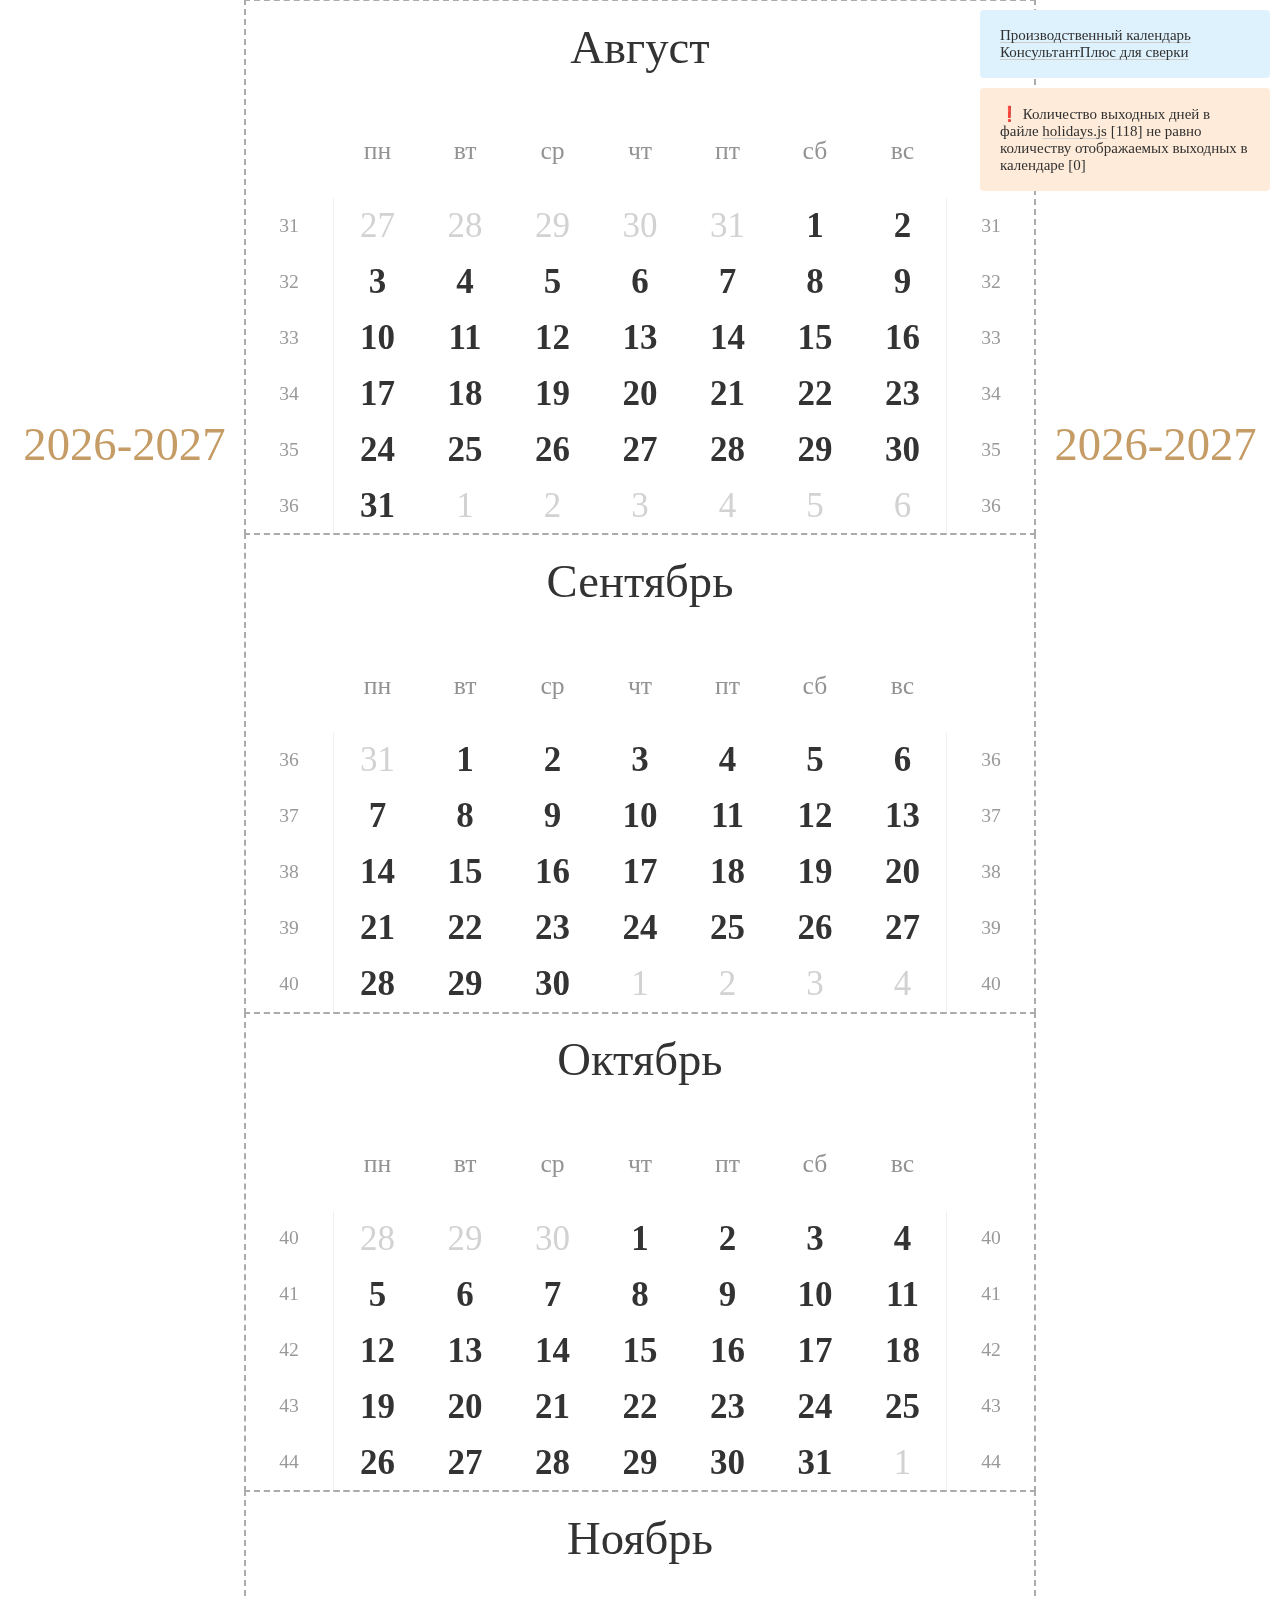
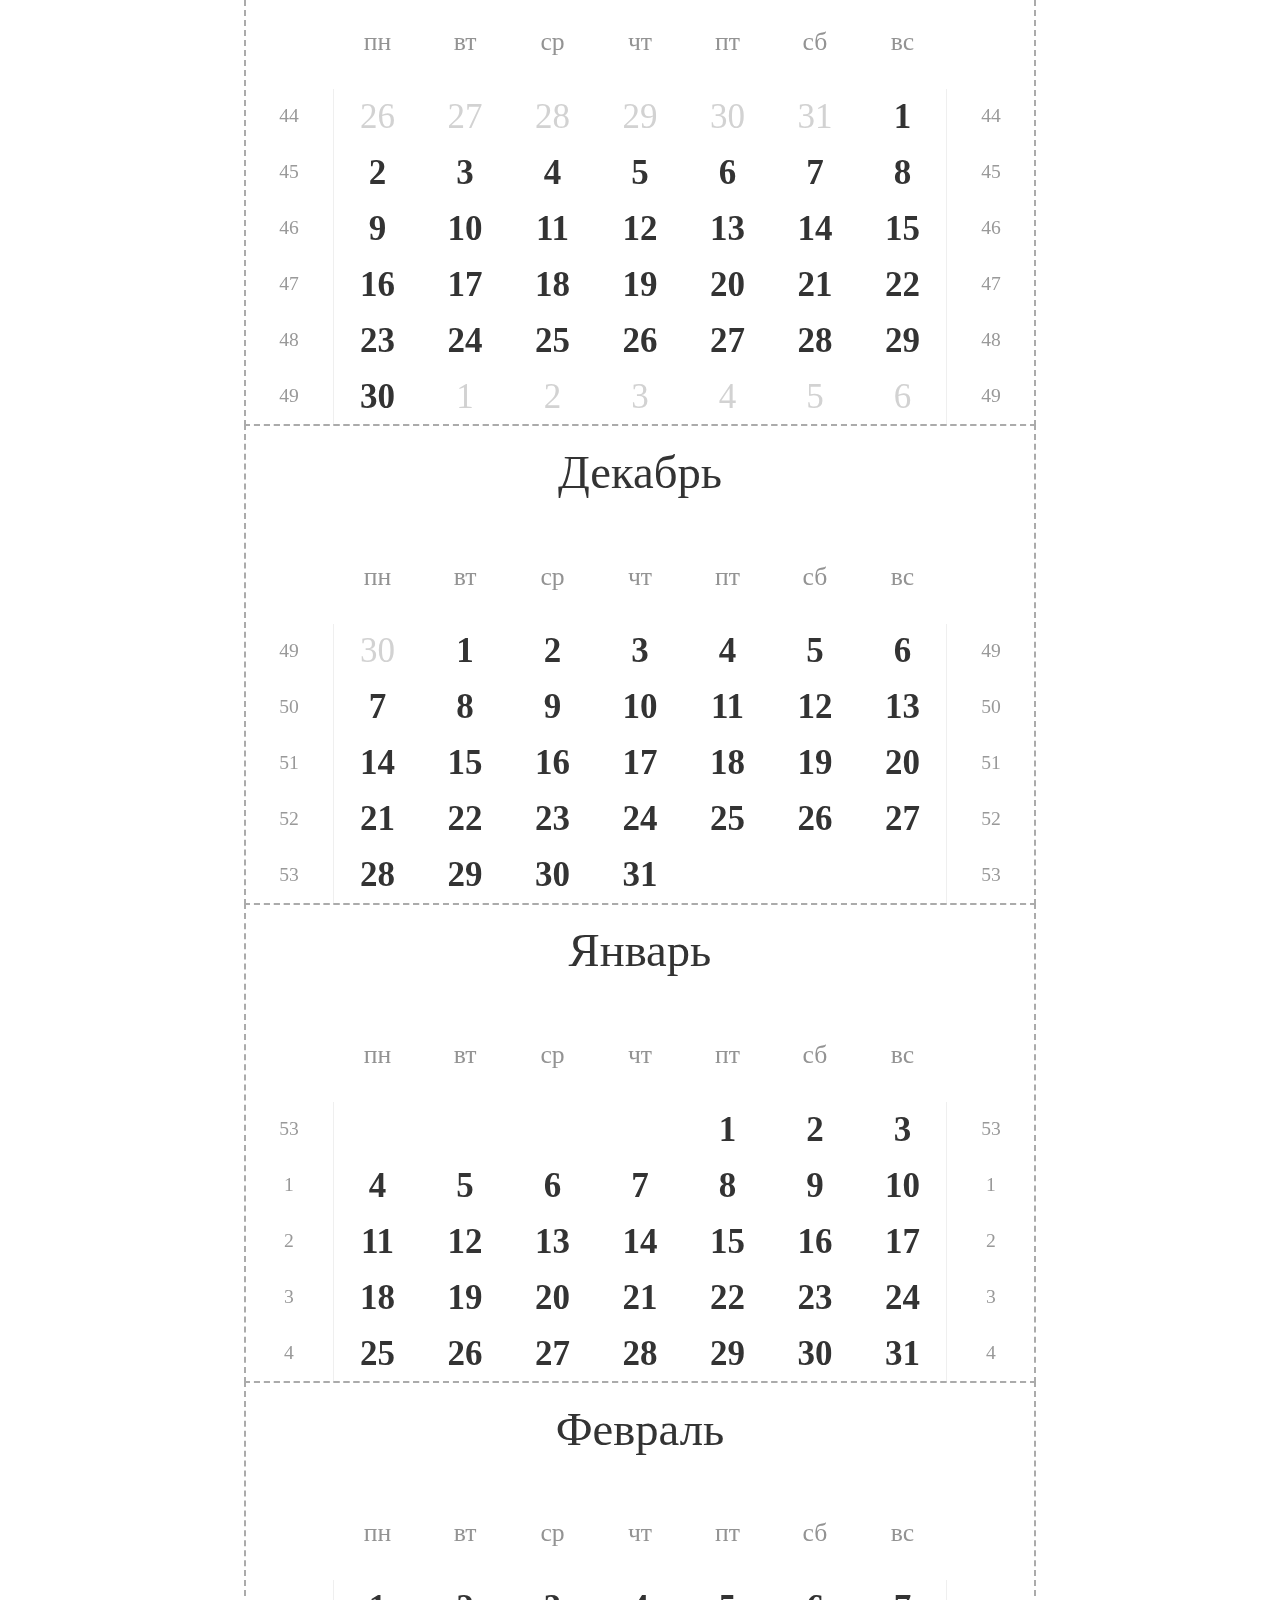
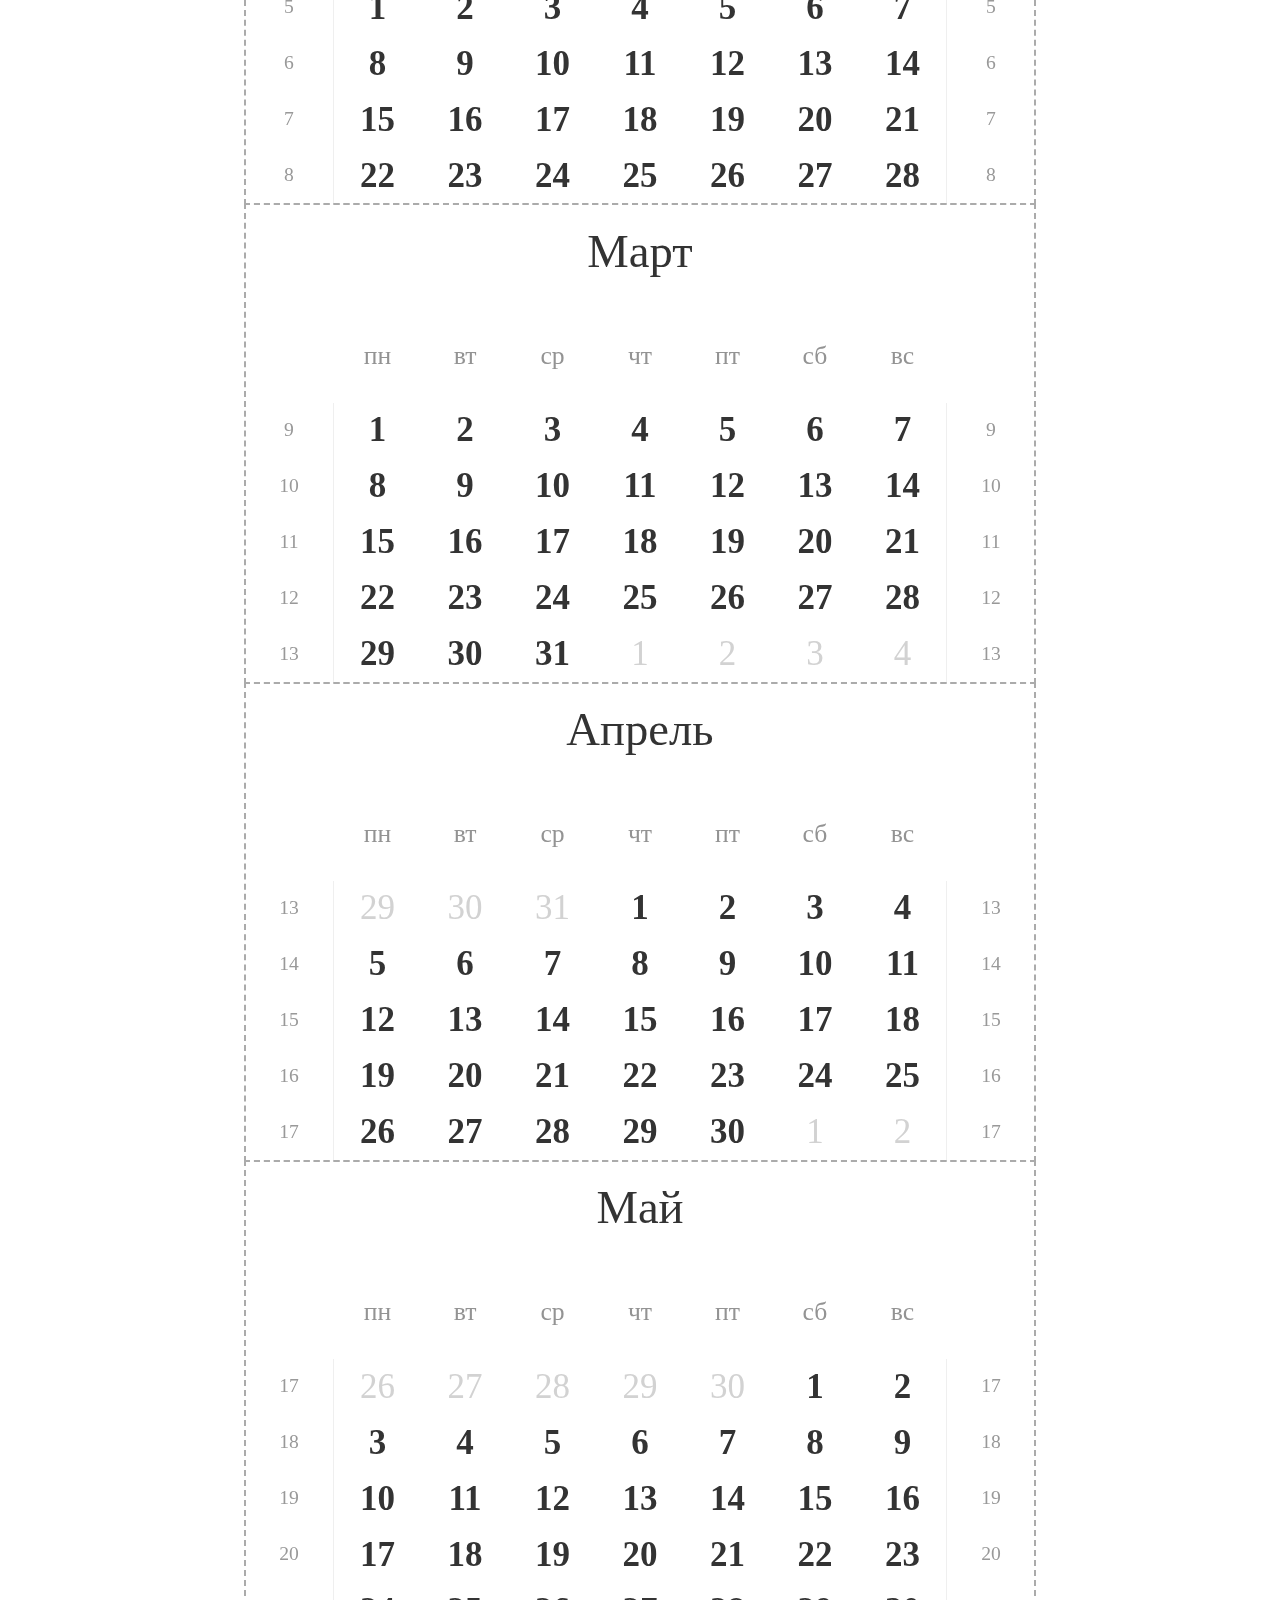
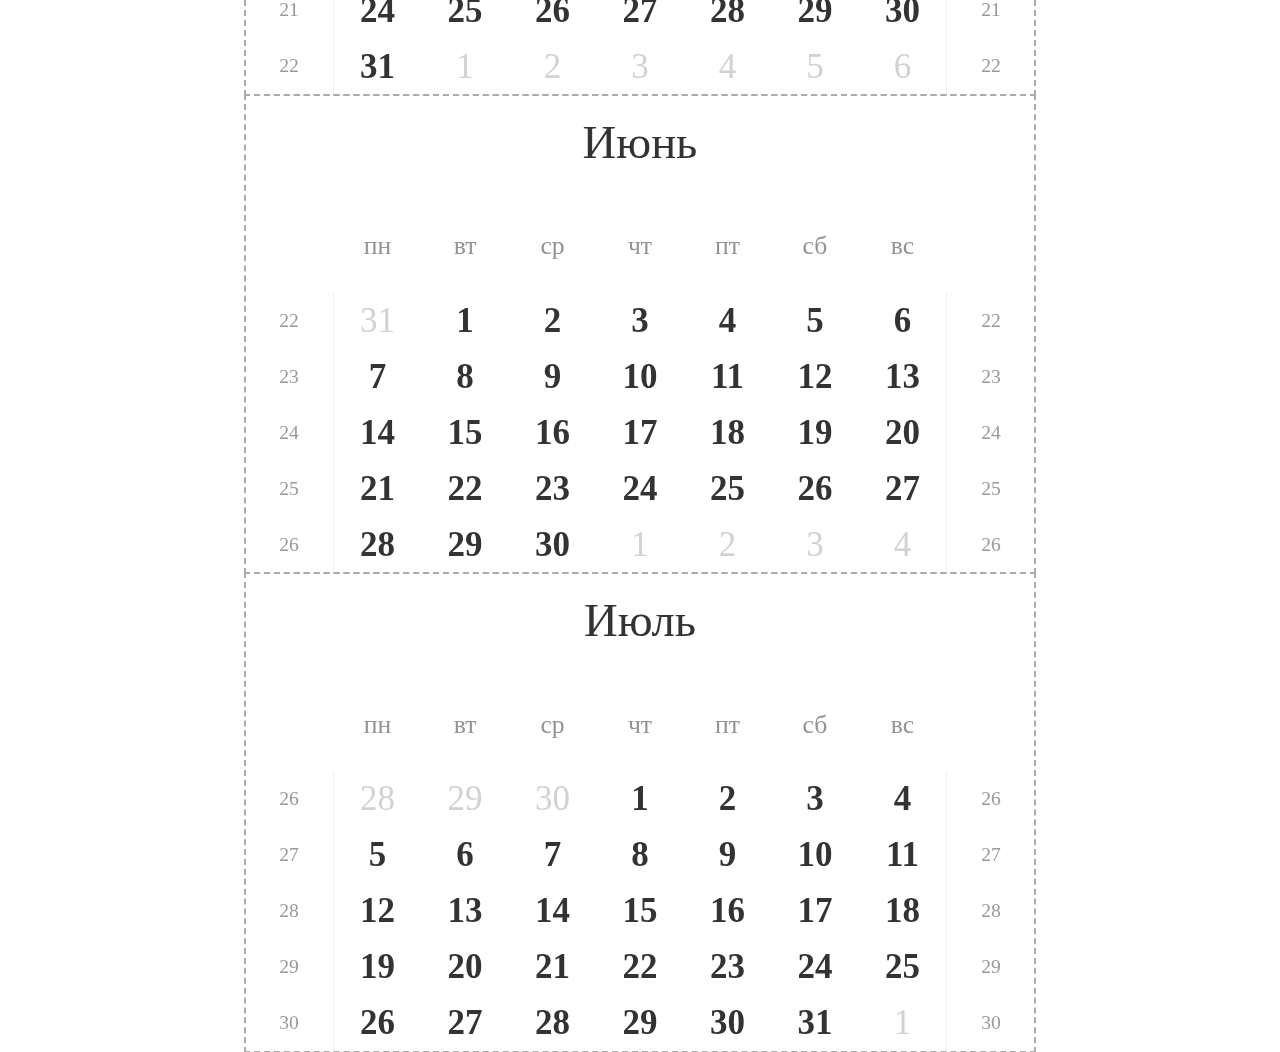
==== calendar.html @ 00a0c8bc "Здравствуй!" ====
<!doctype html>
<html>
   <head>
      <meta charset="utf-8">
      <title>Календарь</title>
      <meta name="viewport" content="width=device-width, initial-scale=1">

      <meta property="og:title" content="">
      <meta property="og:type" content="">
      <meta property="og:url" content="">
      <meta property="og:image" content="">

      <link rel="icon" href="./vanilla/favicon.ico" />

      <!-- Plugin CSS, JS -->
      <link href="./vanilla//vanilla-calendar.min.css" rel="stylesheet">
      <script src="./vanilla/vanilla-calendar.min.js" defer></script>
      
      <!-- User CSS, JS -->
      <link href="./style.css" rel="stylesheet">
      <script src="./holidays.js" defer></script>
      <script src="./script.js" defer></script>
   </head>
   
   <body style="display: none">
      <div id="calendar"></div>
      <div id="calendar_preview_year"></div>
      <div id="toast">
         <div class="info"><a href="https://www.consultant.ru/law/ref/calendar/proizvodstvennye/" target="_blank">Производственный календарь КонсультантПлюс для сверки</a></div>
      </div>
   </body>
</html>
---- vanilla/vanilla-calendar.min.css ----
/*! name: @uvarov.frontend/vanilla-calendar | url: https://github.com/uvarov-frontend/vanilla-calendar */
.vanilla-calendar{position:relative;display:flex;height:-webkit-max-content;height:max-content;width:-webkit-max-content;width:max-content;min-width:275px;flex-direction:column;border-radius:.75rem;padding:1rem}.vanilla-calendar button:focus-visible{border-radius:.5rem;outline-style:solid;outline-width:1px}.vanilla-calendar.vanilla-calendar_multiple .vanilla-calendar-month,.vanilla-calendar.vanilla-calendar_multiple .vanilla-calendar-year{cursor:default}.vanilla-calendar.vanilla-calendar_multiple .vanilla-calendar-month.vanilla-calendar-month_disabled,.vanilla-calendar.vanilla-calendar_multiple .vanilla-calendar-year.vanilla-calendar-year_disabled{pointer-events:auto}.vanilla-calendar.vanilla-calendar_multiple .vanilla-calendar-days{flex-grow:0}.vanilla-calendar_hidden{pointer-events:none;visibility:hidden;opacity:0;transition-property:all;transition-timing-function:cubic-bezier(.4,0,.2,1);transition-duration:.15s}.vanilla-calendar_to-input{position:absolute;left:0;top:100%;margin-top:.25rem}.vanilla-calendar-input-wrapper{position:relative}.vanilla-calendar-controls{pointer-events:none;position:absolute;left:0;right:0;top:0;z-index:20;box-sizing:content-box;display:flex;align-items:center;justify-content:space-between;padding-left:1rem;padding-right:1rem;padding-top:1.25rem}.vanilla-calendar-arrow{pointer-events:auto;position:relative;display:block;height:1.5rem;width:1.5rem;cursor:pointer;border-width:0px;background-color:transparent}.vanilla-calendar-arrow:before{position:absolute;inset:0;content:var(--tw-content);content:"";-webkit-mask-image:url('data:image/svg+xml, %3Csvg xmlns="http://www.w3.org/2000/svg" viewBox="0 0 24 24"%3E%3Cpath d="M12 16c-.3 0-.5-.1-.7-.3l-6-6c-.4-.4-.4-1 0-1.4s1-.4 1.4 0l5.3 5.3 5.3-5.3c.4-.4 1-.4 1.4 0s.4 1 0 1.4l-6 6c-.2.2-.4.3-.7.3z"/%3E%3C/svg%3E');mask-image:url('data:image/svg+xml, %3Csvg xmlns="http://www.w3.org/2000/svg" viewBox="0 0 24 24"%3E%3Cpath d="M12 16c-.3 0-.5-.1-.7-.3l-6-6c-.4-.4-.4-1 0-1.4s1-.4 1.4 0l5.3 5.3 5.3-5.3c.4-.4 1-.4 1.4 0s.4 1 0 1.4l-6 6c-.2.2-.4.3-.7.3z"/%3E%3C/svg%3E');-webkit-mask-repeat:no-repeat;mask-repeat:no-repeat;-webkit-mask-position:50% 50%;mask-position:50% 50%}.vanilla-calendar-arrow.vanilla-calendar-arrow_prev:before{-webkit-transform:rotateZ(90deg);transform:rotate(90deg)}.vanilla-calendar-arrow.vanilla-calendar-arrow_next:before{-webkit-transform:rotateZ(-90deg);transform:rotate(-90deg)}.vanilla-calendar-grid{display:grid;flex-grow:1;grid-auto-flow:column;gap:1.75rem}.vanilla-calendar-column{display:flex;min-width:-webkit-min-content;min-width:min-content;flex-direction:column}.vanilla-calendar-header{position:relative;margin-bottom:.75rem;display:flex;align-items:center;padding-left:.25rem;padding-right:.25rem}.vanilla-calendar-header__content{display:grid;flex-grow:1;grid-auto-columns:-webkit-max-content;grid-auto-columns:max-content;grid-auto-flow:column;align-items:center;justify-content:center;white-space:pre-wrap;padding-left:1rem;padding-right:1rem}.vanilla-calendar-month,.vanilla-calendar-year{cursor:pointer;border-radius:.25rem;border-width:0px;background-color:transparent;padding:.25rem;font-size:1rem;line-height:1.5rem;font-weight:700}.vanilla-calendar-month.vanilla-calendar-month_disabled,.vanilla-calendar-year.vanilla-calendar-year_disabled{pointer-events:none}.vanilla-calendar-months{display:grid;flex-grow:1;grid-template-columns:repeat(4,minmax(0,1fr));align-items:center;row-gap:1rem;-webkit-column-gap:.5rem;column-gap:.5rem}.vanilla-calendar-years{display:grid;flex-grow:1;grid-template-columns:repeat(5,minmax(0,1fr));align-items:center;row-gap:1rem;-webkit-column-gap:.5rem;column-gap:.5rem}.vanilla-calendar-months_selecting .vanilla-calendar-months__month,.vanilla-calendar-years_selecting .vanilla-calendar-years__year{cursor:pointer}.vanilla-calendar-months_selecting .vanilla-calendar-months__month .vanilla-calendar-months__month_disabled,.vanilla-calendar-years_selecting .vanilla-calendar-years__year .vanilla-calendar-years__year_disabled{cursor:default}.vanilla-calendar-months__month,.vanilla-calendar-years__year{display:flex;height:2.5rem;align-items:center;justify-content:center;word-break:break-all;border-radius:.5rem;border-width:0px;padding:.25rem;text-align:center;font-size:.75rem;line-height:1rem;font-weight:600}.vanilla-calendar-months__month.vanilla-calendar-months__month_disabled,.vanilla-calendar-years__year.vanilla-calendar-years__year_disabled{pointer-events:none}.vanilla-calendar-week-numbers{display:flex;flex-grow:1;flex-direction:column}.vanilla-calendar-week-numbers__title{margin-bottom:.5rem;display:flex;align-items:center;justify-content:center;font-size:.75rem;line-height:1rem;font-weight:700}.vanilla-calendar-week-numbers__content{display:grid;grid-auto-flow:row;align-items:center;justify-items:center;row-gap:.25rem}.vanilla-calendar-week-number{display:flex;height:100%;min-height:1.875rem;width:100%;min-width:1.875rem;cursor:pointer;align-items:center;justify-content:center;font-size:.75rem;line-height:1rem;font-weight:600}.vanilla-calendar-wrapper{display:flex;flex-grow:1}.vanilla-calendar-content{display:flex;flex-grow:1;flex-direction:column}.vanilla-calendar-week{margin-bottom:.5rem;display:grid;grid-template-columns:repeat(7,1fr);justify-items:center}.vanilla-calendar-week__day{display:flex;height:100%;width:100%;min-width:1.875rem;align-items:center;justify-content:center;font-size:.75rem;line-height:1rem;font-weight:700}.vanilla-calendar-days{display:grid;flex-grow:1;grid-template-columns:repeat(7,1fr);align-items:center;justify-items:center;row-gap:.25rem}.vanilla-calendar-days_selecting .vanilla-calendar-day__btn{cursor:pointer}.vanilla-calendar-days_selecting .vanilla-calendar-day__btn_disabled{cursor:default}.vanilla-calendar-day{position:relative;display:flex;height:100%;width:100%;align-items:center;justify-content:center}.vanilla-calendar-day:focus-visible .vanilla-calendar-day__popup,.vanilla-calendar-day:hover .vanilla-calendar-day__popup{pointer-events:auto;opacity:1}.vanilla-calendar-day_selected-first .vanilla-calendar-day__btn_selected{border-top-right-radius:0;border-bottom-right-radius:0;border-top-left-radius:.5rem;border-bottom-left-radius:.5rem}.vanilla-calendar-day_selected-last .vanilla-calendar-day__btn_selected{border-top-left-radius:0;border-bottom-left-radius:0;border-top-right-radius:.5rem;border-bottom-right-radius:.5rem}.vanilla-calendar-day_selected-intermediate .vanilla-calendar-day__btn_intermediate{border-radius:0}.vanilla-calendar-day__btn{display:flex;height:100%;min-height:1.875rem;width:100%;min-width:1.875rem;cursor:default;align-items:center;justify-content:center;border-radius:.5rem;border-width:0px;font-size:.75rem;line-height:1rem;font-weight:400}.vanilla-calendar-day__btn_today{font-weight:700}.vanilla-calendar-day__btn_disabled{pointer-events:none}.vanilla-calendar-day__popup{-webkit-transform:translateX(-50%);transform:translate(-50%);pointer-events:none;position:absolute;left:50%;top:100%;z-index:20;width:8rem;padding:1rem .75rem .5rem;font-size:.75rem;line-height:1rem;font-weight:400;opacity:0}.vanilla-calendar-day__popup:before{content:var(--tw-content);position:absolute}.vanilla-calendar-day__popup:after{content:var(--tw-content);position:absolute}.vanilla-calendar-day__popup:hover{pointer-events:auto;opacity:1}.vanilla-calendar-day__popup:before{content:"";left:0;bottom:0;z-index:-10;display:block;height:calc(100% - 8px);width:100%;border-radius:.5rem}.vanilla-calendar-day__popup:after{content:"";-webkit-transform:translateX(-50%);transform:translate(-50%);left:50%;top:1px;z-index:-10;display:block;height:0px;width:0px;border-left-width:8px;border-right-width:8px;border-top-width:0px;border-bottom-width:8px;border-style:solid;border-left-color:transparent;border-right-color:transparent;border-top-color:transparent}.vanilla-calendar-time{margin-top:.75rem;display:grid;grid-template-columns:auto 1fr;gap:.75rem;border-top-width:1px;border-bottom-width:0px;border-left-width:0px;border-right-width:0px;border-style:solid;padding-top:.75rem}.vanilla-calendar-time__content{display:grid;grid-auto-flow:column;align-items:center}.vanilla-calendar-time__hours{position:relative;margin-right:.35rem;width:1.75rem}.vanilla-calendar-time__hours:after{position:absolute;right:-5px;top:50%;margin-top:calc(-50% + 1px);display:block;--tw-content: ":";content:var(--tw-content)}.vanilla-calendar-time__minutes{width:1.75rem}.vanilla-calendar-time__hours input,.vanilla-calendar-time__minutes input{position:relative;margin:0;box-sizing:border-box;display:block;width:100%;border-radius:.25rem;border-width:0px;padding:.125rem;text-align:center;font-size:1.125rem;font-weight:600;line-height:1.125rem}.vanilla-calendar-time__hours input:focus-visible,.vanilla-calendar-time__minutes input:focus-visible{outline-style:solid;outline-width:1px}.vanilla-calendar-time__hours input:disabled,.vanilla-calendar-time__minutes input:disabled{cursor:default}.vanilla-calendar-time__hours input:hover:disabled,.vanilla-calendar-time__minutes input:hover:disabled{background-color:transparent}.vanilla-calendar-time__keeping{margin-left:1px;margin-top:.25rem;width:22px;cursor:pointer;border-radius:.25rem;border-width:0px;background-color:transparent;padding:0;font-size:11px}.vanilla-calendar-time__keeping:focus-visible{outline-style:solid;outline-width:1px}.vanilla-calendar-time__keeping:disabled{cursor:default}.vanilla-calendar-time__keeping:hover:disabled{background-color:transparent}.vanilla-calendar-time__ranges{display:grid;grid-auto-flow:row}.vanilla-calendar-time__range{position:relative;z-index:10;font-size:0}.vanilla-calendar-time__range:before{content:var(--tw-content);left:0}.vanilla-calendar-time__range:after{content:var(--tw-content);right:0}.vanilla-calendar-time__range:before,.vanilla-calendar-time__range:after{content:"";-webkit-transform:translateY(-50%);transform:translateY(-50%);pointer-events:none;position:absolute;top:50%;z-index:10;height:.5rem;width:1px}.vanilla-calendar-time__range input{position:relative;margin:0;height:1.25rem;width:100%;cursor:pointer;-webkit-appearance:none;appearance:none;outline-width:0px}.vanilla-calendar-time__range input::-webkit-slider-thumb{position:relative;z-index:20;margin-top:-.5rem;box-sizing:border-box;height:1rem;width:.75rem;cursor:pointer;-webkit-appearance:none;appearance:none;border-radius:.25rem;border-width:1px;border-style:solid;--tw-shadow: 0 0 #0000;--tw-shadow-colored: 0 0 #0000;box-shadow:var(--tw-ring-offset-shadow, 0 0 #0000),var(--tw-ring-shadow, 0 0 #0000),var(--tw-shadow)}.vanilla-calendar-time__range input::-moz-range-thumb{position:relative;z-index:20;box-sizing:border-box;height:1rem;width:.75rem;cursor:pointer;border-radius:.25rem;border-width:1px;border-style:solid;--tw-shadow: 0 0 #0000;--tw-shadow-colored: 0 0 #0000;box-shadow:var(--tw-ring-offset-shadow, 0 0 #0000),var(--tw-ring-shadow, 0 0 #0000),var(--tw-shadow)}.vanilla-calendar-time__range input::-webkit-slider-runnable-track{margin-top:1px;box-sizing:border-box;height:1px;width:100%;cursor:pointer;--tw-shadow: 0 0 #0000;--tw-shadow-colored: 0 0 #0000;box-shadow:var(--tw-ring-offset-shadow, 0 0 #0000),var(--tw-ring-shadow, 0 0 #0000),var(--tw-shadow)}.vanilla-calendar-time__range input::-moz-range-track{margin-top:1px;box-sizing:border-box;height:1px;width:100%;cursor:pointer;--tw-shadow: 0 0 #0000;--tw-shadow-colored: 0 0 #0000;box-shadow:var(--tw-ring-offset-shadow, 0 0 #0000),var(--tw-ring-shadow, 0 0 #0000),var(--tw-shadow)}
---- style.css ----
@charset "UTF-8"; 

/* Основные стили */
:root {
   font-family: "Segoe UI";
   font-size: 35pt;
}
#calendar_preview_year {
   position: fixed;
   inset: calc(50% - 0.7rem) 0.5rem auto;
   display: flex;
   justify-content: space-between;
   color: rgb(197 156 101);
   z-index: -1;
}
#calendar_preview_year::before, #calendar_preview_year::after {
   content: attr(data-year);
}
body {
   margin: 0;
   color: #333;
}
button {
   color: inherit;
   font-family: inherit;
}
.vanilla-calendar button {
   background: none;
   outline: none !important;
}
.vanilla-calendar {
   margin: 0 auto;
   padding: 0;
}
.vanilla-calendar-grid {
   gap: 0;
   grid-auto-flow: row;
}

/* Уведомления */
#toast {
   position: fixed;
   inset: 10px 10px auto auto;
   font-size: 15px;
   color: #313131;
}
#toast > div {
   padding: 17px 20px;
   margin-bottom: 10px;
   border-radius: 4px;
   width: 250px;
}
#toast a {
   color: inherit;
   text-underline-offset: 2px;
   text-decoration-color: #cbcbcb;
   text-decoration-skip-ink: none;
}
#toast .info {
   background: #def2fd;
}
#toast .warn {
   background: #ffebd9;
}

/* Ширина календаря */
.vanilla-calendar-column {
   width: 20cm;
   page-break-after: always;
}

/* Месяц */
.vanilla-calendar-month {
   font-weight: 100;
}

/* Год */
.vanilla-calendar-year {
   display: none;
}

/* Расстояние между строк */
.vanilla-calendar-week-numbers__content,
.vanilla-calendar-days {
   row-gap: 0;
}
.vanilla-calendar-week-number,
.vanilla-calendar-day__btn {
   min-height: 1.2rem;
}

/* Название дней недели: пн, вт, ср, ... */
.vanilla-calendar-week__day {
   color: rgb(147 147 147);
   font-size: 0.55rem;
   font-weight: normal;
   text-transform: lowercase;
}

/* Дни месяца */
.vanilla-calendar-day__btn {
   font-weight: 700;
}

/* Выходные и праздничные дни */
.vanilla-calendar-day__btn_holiday {
   color: rgb(242 125 109);
   font-weight: 500;
}

/* Дни прошлого и следующего года */
.vanilla-calendar-day__btn_disabled {
   display: none;
}

/* Дни прошлого и следующего месяца */
.vanilla-calendar-day__btn_prev, .vanilla-calendar-day__btn_next {
   color: rgb(210 210 210);
   font-weight: 100;
}

/* Выходные дни прошлого и следующего месяца */
.vanilla-calendar-day__btn_holiday:is(.vanilla-calendar-day__btn_prev, .vanilla-calendar-day__btn_next) {
   color: rgb(255 187 178);
}

/* Номера недели */
.vanilla-calendar-week-numbers__title {
   visibility: hidden;
}
.vanilla-calendar-week-numbers {
   flex-grow: 0;
}
.vanilla-calendar-week-numbers .vanilla-calendar-week-numbers__content {
   border: 0.03rem hidden rgb(239 239 239);
}
.vanilla-calendar-week-numbers:first-of-type .vanilla-calendar-week-numbers__content {
   border-right-style: solid;
}
.vanilla-calendar-week-numbers:last-of-type .vanilla-calendar-week-numbers__content {
   border-left-style: solid;
}
.vanilla-calendar-week-number {
   color: rgb(153 153 153);
   font-size: 0.42rem;
   font-weight: 100;
   position: relative;
   top: -0.01rem;
   cursor: default;
}

/* Для монитора */
@media screen {
   .vanilla-calendar-column {
      outline: 2px dashed rgb(171 171 171);
      outline-offset: -1px;
   }
}

/* Для печати */
@media print {
   #calendar_preview_year, #toast {
      display: none;
   }
}
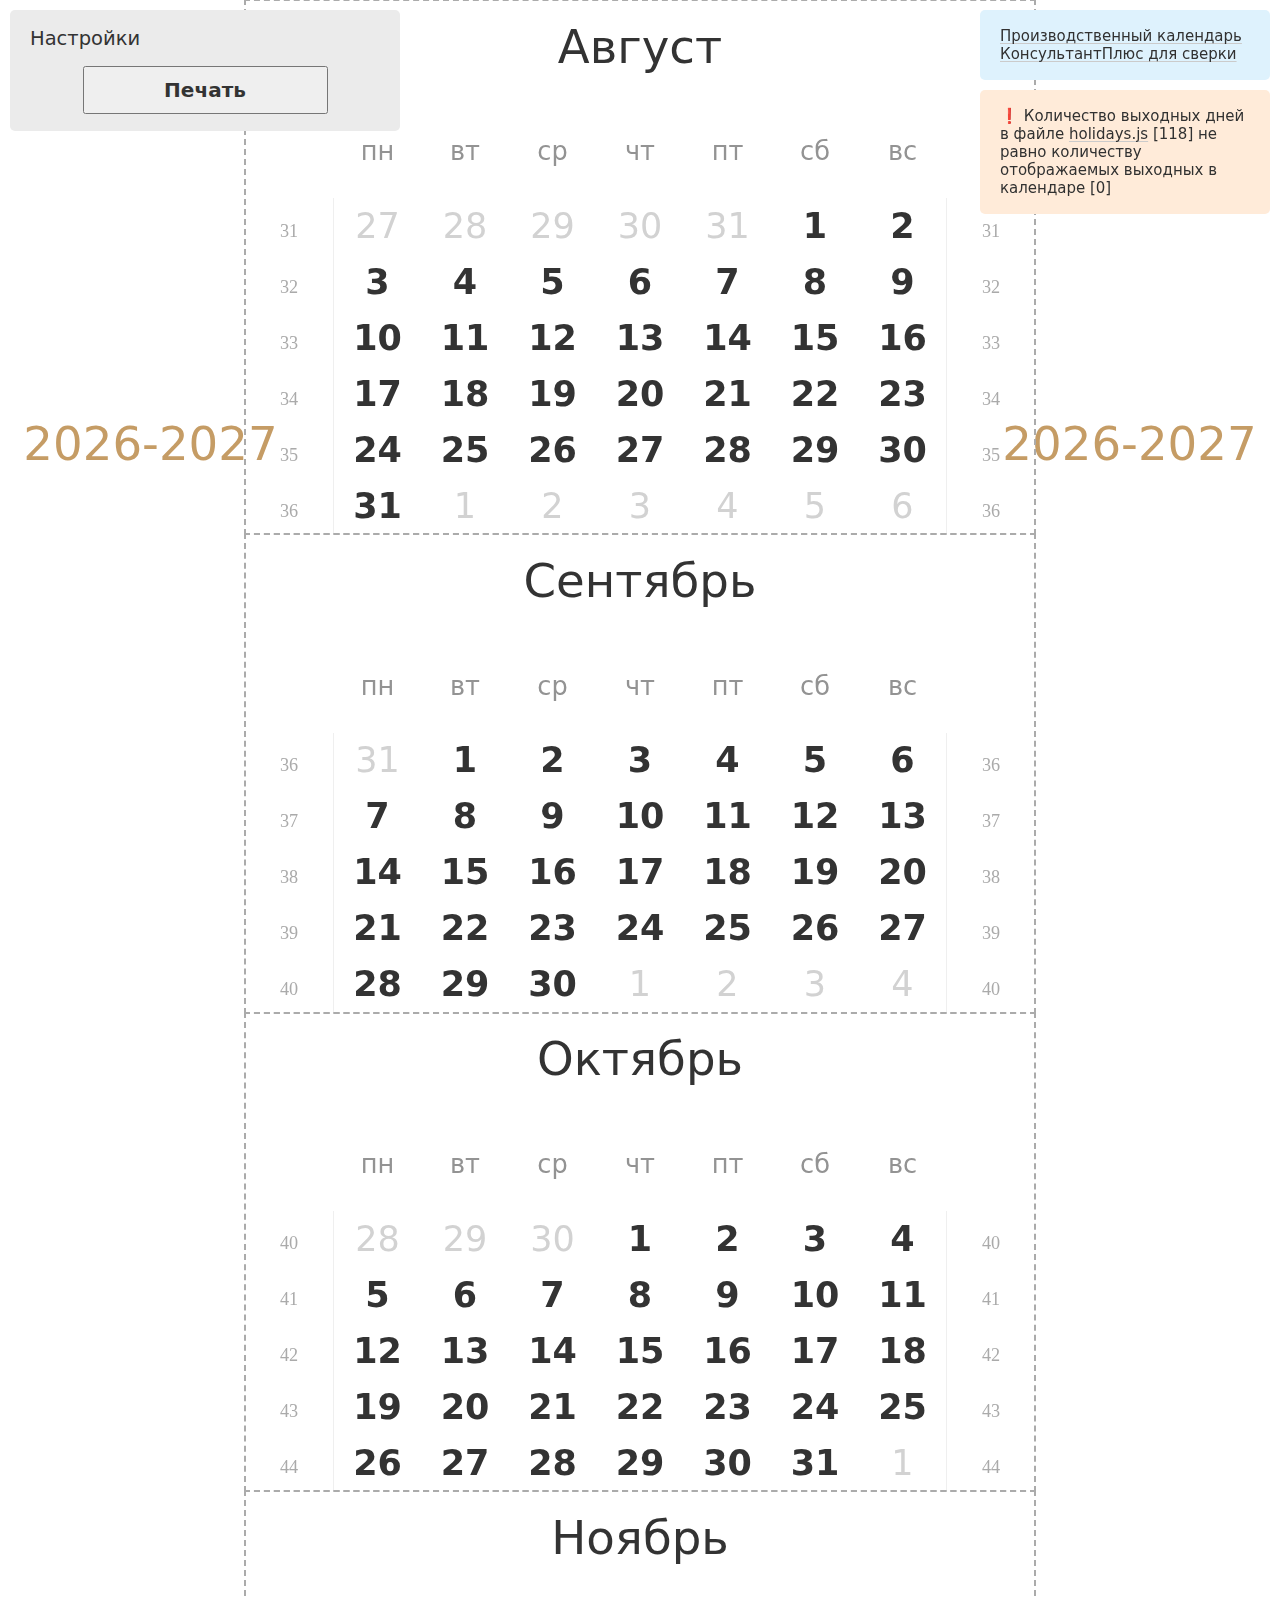
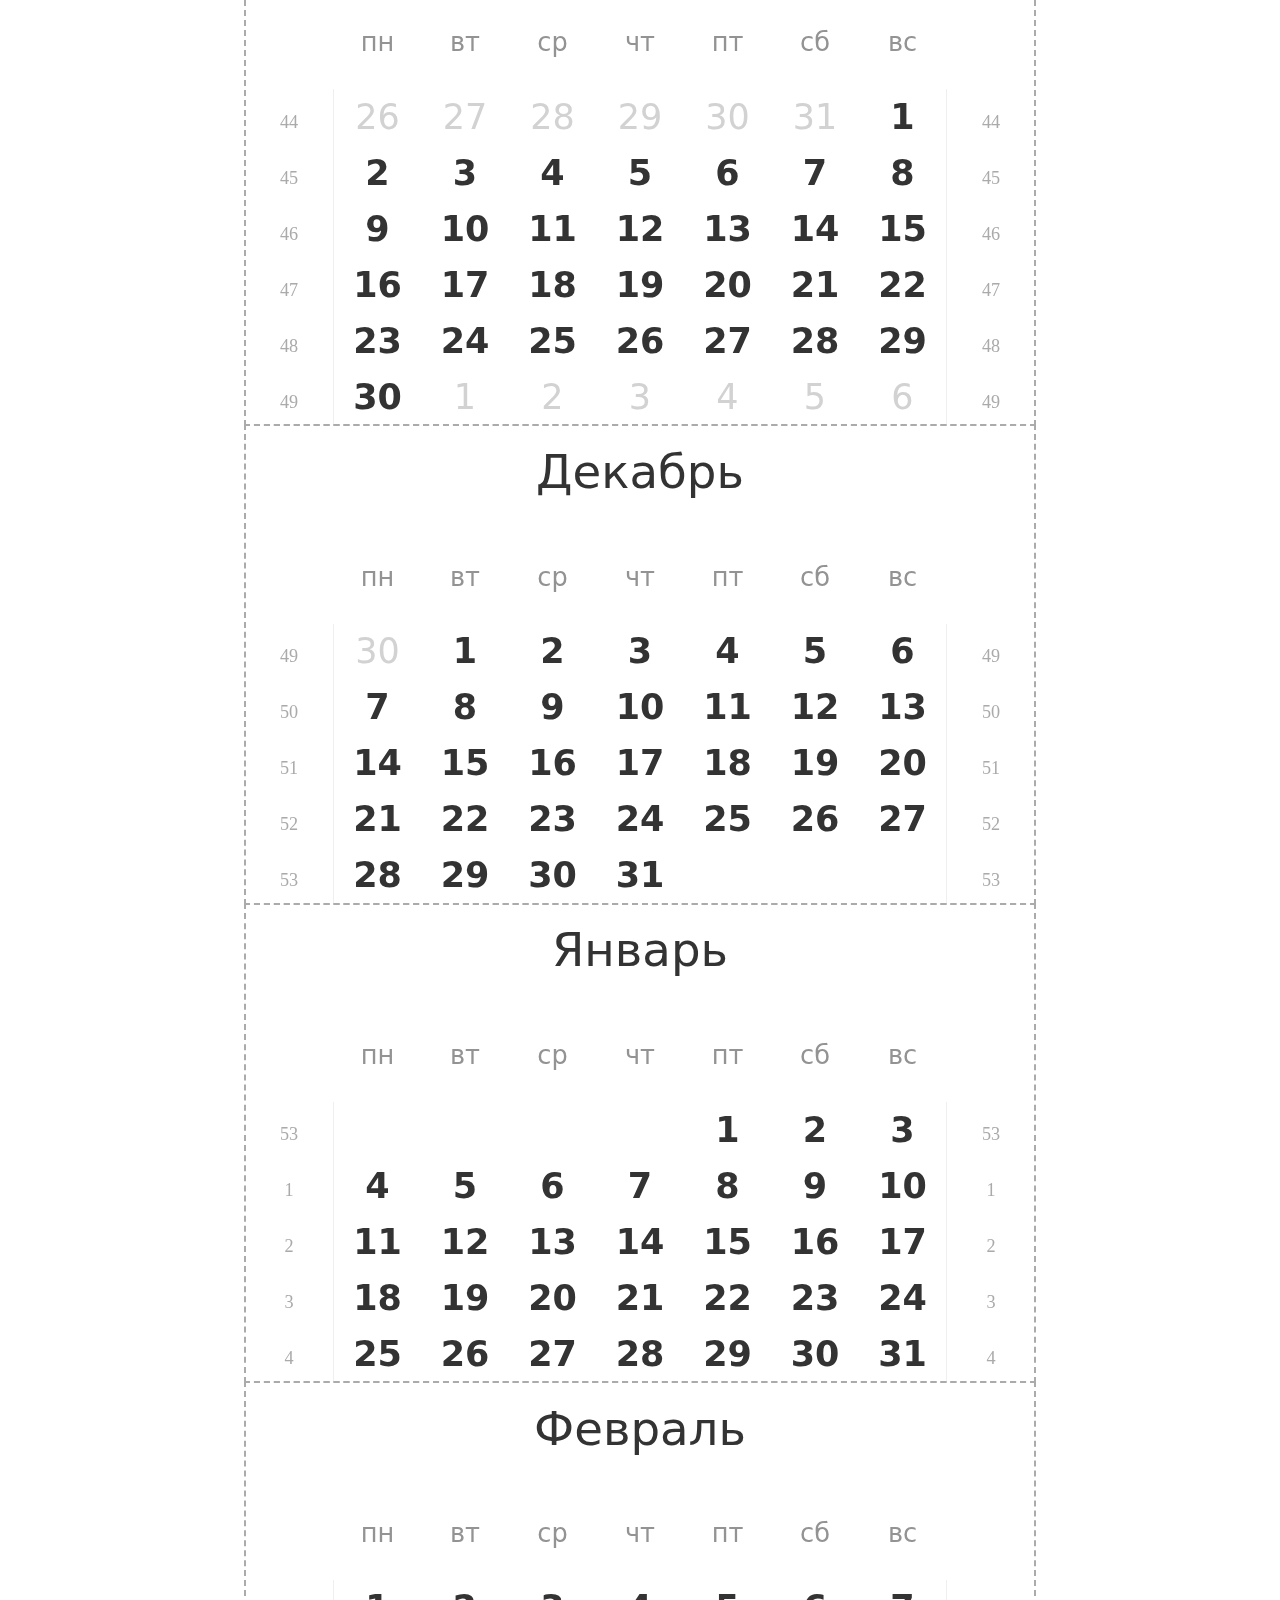
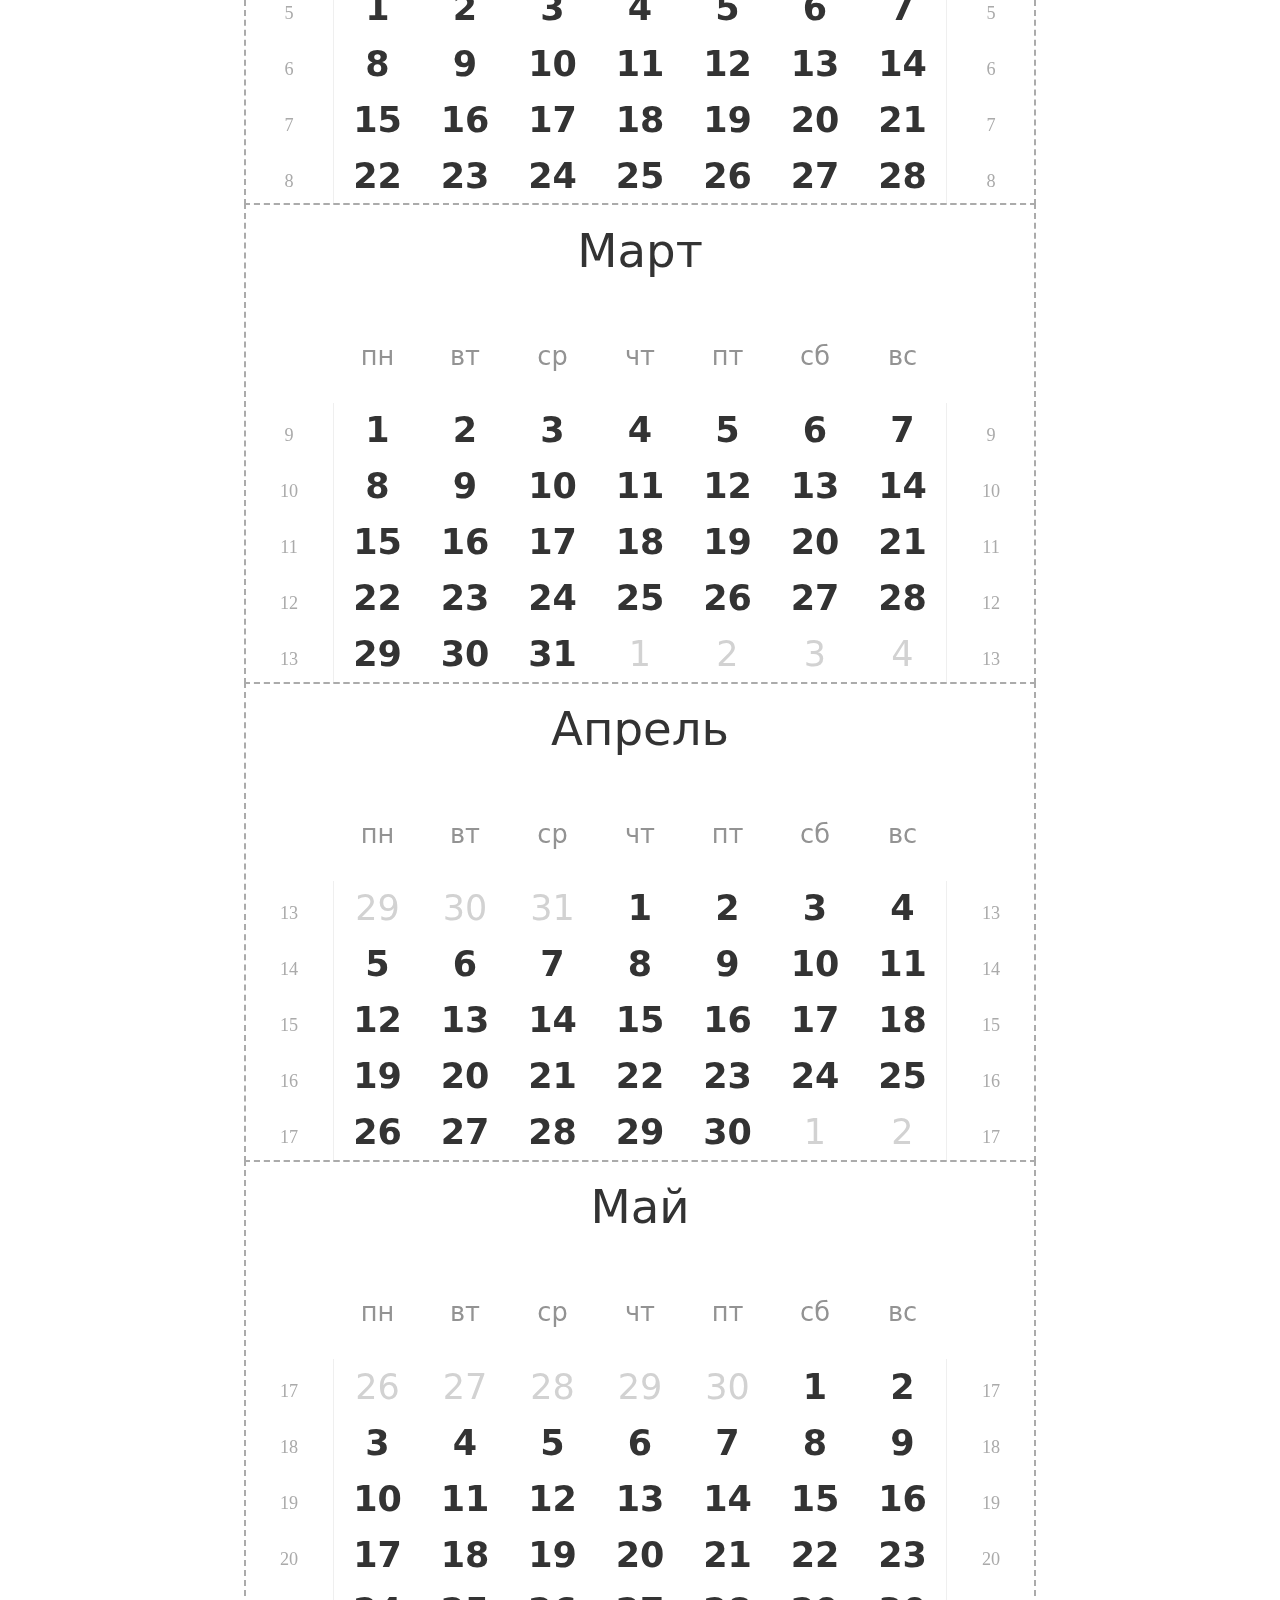
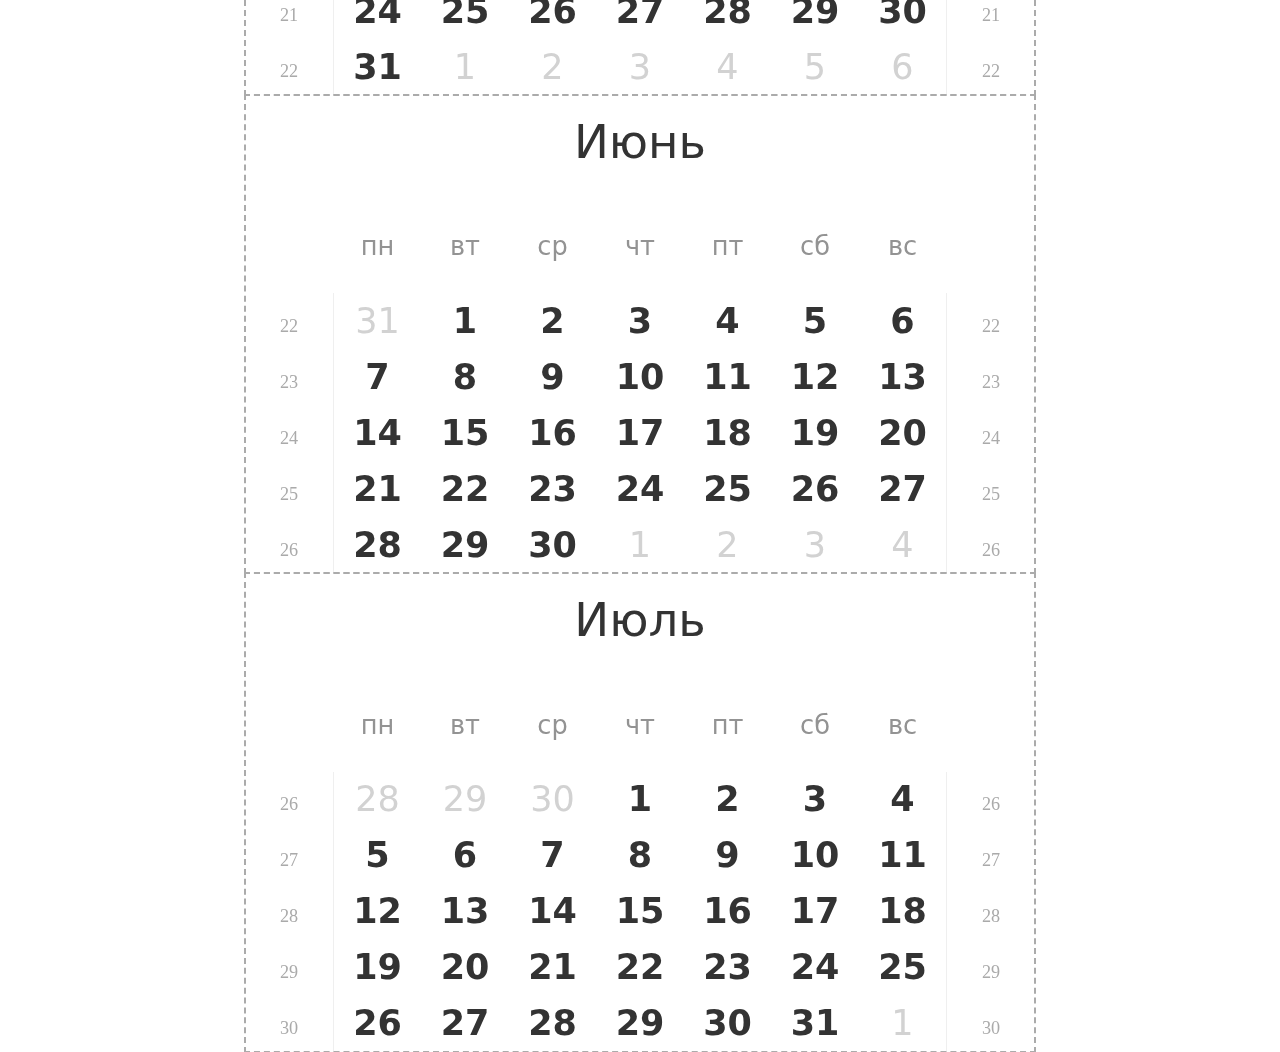
==== commit e6f7ab82: "Добавлена панель настроек" ====
--- a/calendar.html
+++ b/calendar.html
@@ -25,6 +25,10 @@
    <body style="display: none">
       <div id="calendar"></div>
       <div id="calendar_preview_year"></div>
+      <div id="settings">
+         <h2>Настройки</h2>
+         <button onclick="window.print()">Печать</button>
+      </div>
       <div id="toast">
          <div class="info"><a href="https://www.consultant.ru/law/ref/calendar/proizvodstvennye/" target="_blank">Производственный календарь КонсультантПлюс для сверки</a></div>
       </div>
--- a/style.css
+++ b/style.css
@@ -2,7 +2,7 @@
 
 /* Основные стили */
 :root {
-   font-family: "Segoe UI";
+   font-family: system-ui, sans-serif;
    font-size: 35pt;
 }
 #calendar_preview_year {
@@ -37,6 +37,30 @@
    grid-auto-flow: row;
 }
 
+/* Настройки */
+#settings {
+   display: flex;
+   font-size: 13px;
+   flex-direction: column;
+   position: fixed;
+   inset: 10px auto auto 10px;
+   padding: 17px 20px;
+   width: 350px;
+   border-radius: 5px;
+   background: rgb(235 235 235);
+}
+#settings h2 {
+   font-weight: 500;
+   margin-top: 0;
+}
+#settings button {
+   font-size: 20px;
+   font-weight: 600;
+   align-self: center;
+   padding: 10px 50px;
+   width: 70%;
+}
+
 /* Уведомления */
 #toast {
    position: fixed;
@@ -47,7 +71,7 @@
 #toast > div {
    padding: 17px 20px;
    margin-bottom: 10px;
-   border-radius: 4px;
+   border-radius: 5px;
    width: 250px;
 }
 #toast a {
@@ -141,11 +165,11 @@
    border-left-style: solid;
 }
 .vanilla-calendar-week-number {
-   color: rgb(153 153 153);
-   font-size: 0.42rem;
-   font-weight: 100;
-   position: relative;
-   top: -0.01rem;
+   font-family: math, serif;
+   font-size: 0.39rem;
+   font-weight: 300;
+   align-items: flex-end;
+   color: rgb(170 170 170);
    cursor: default;
 }
 
@@ -159,7 +183,7 @@
 
 /* Для печати */
 @media print {
-   #calendar_preview_year, #toast {
+   #calendar_preview_year, #toast, #settings {
       display: none;
    }
 }
